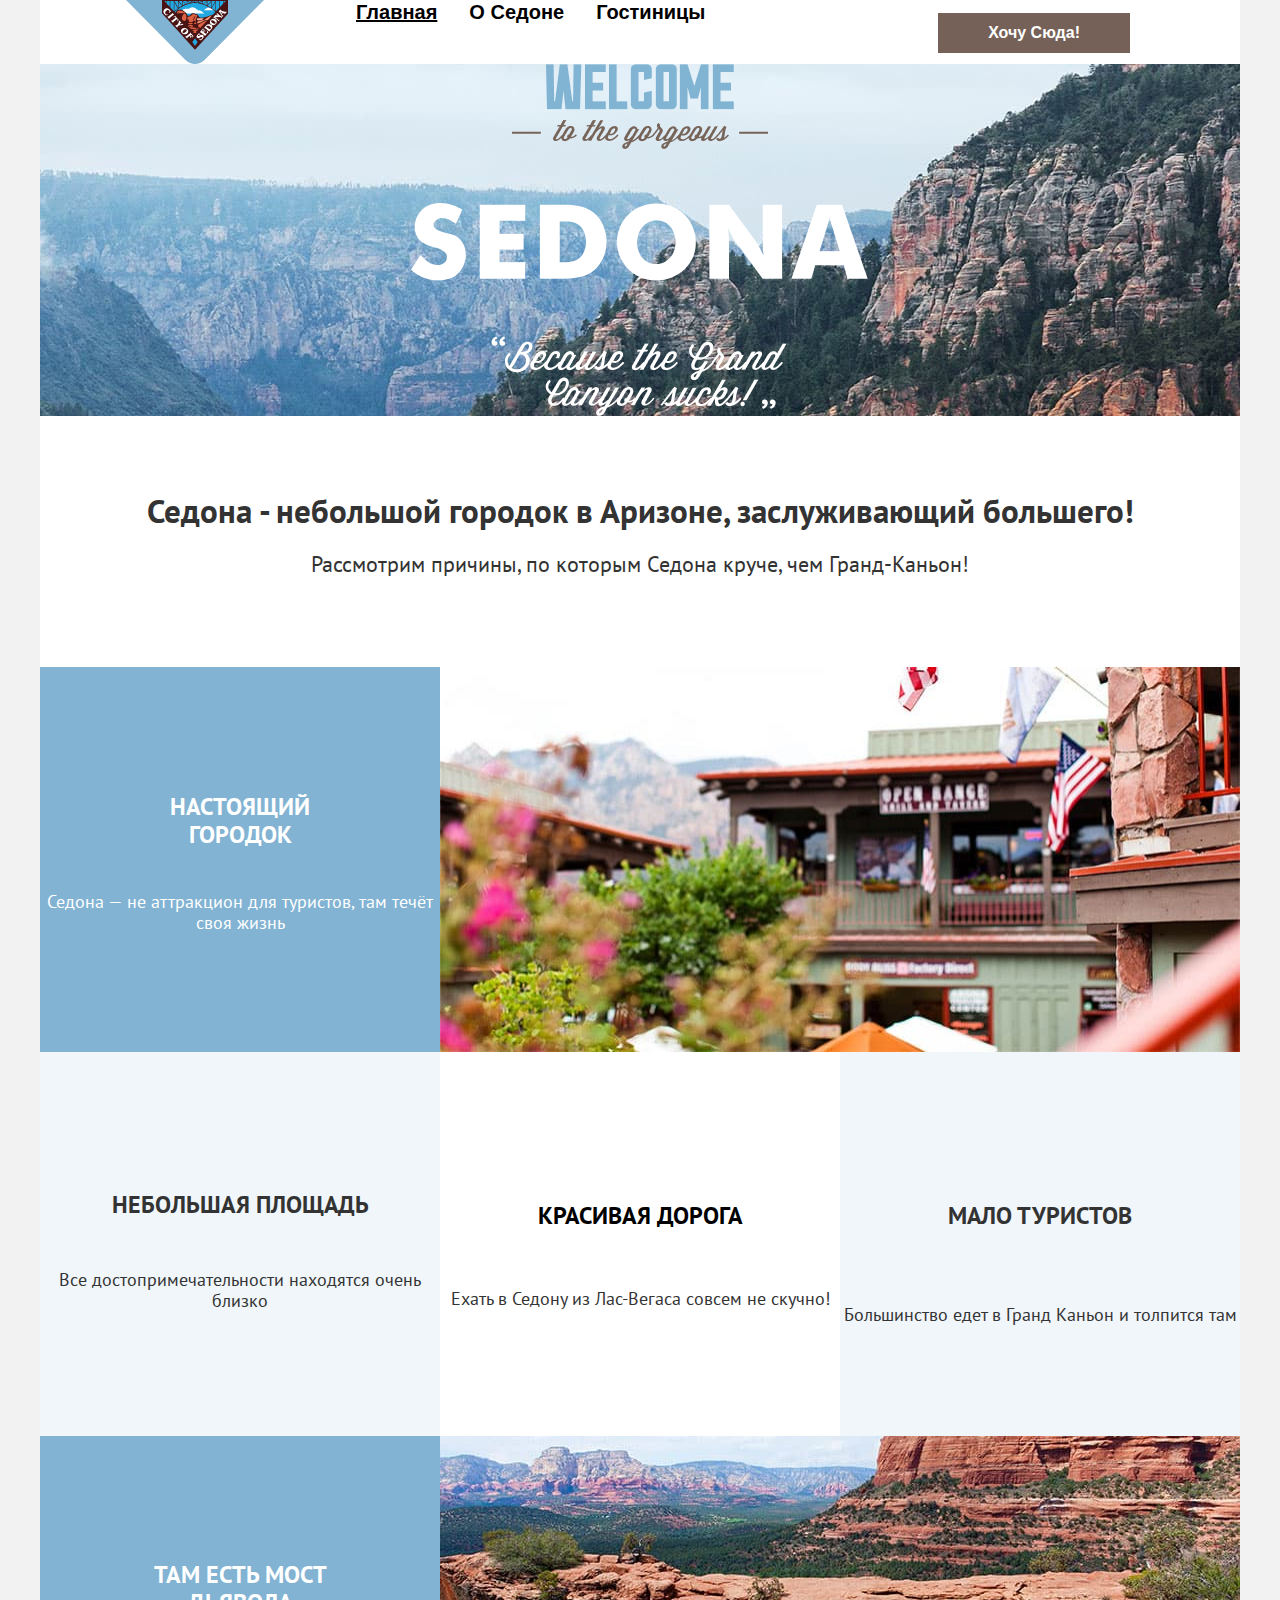
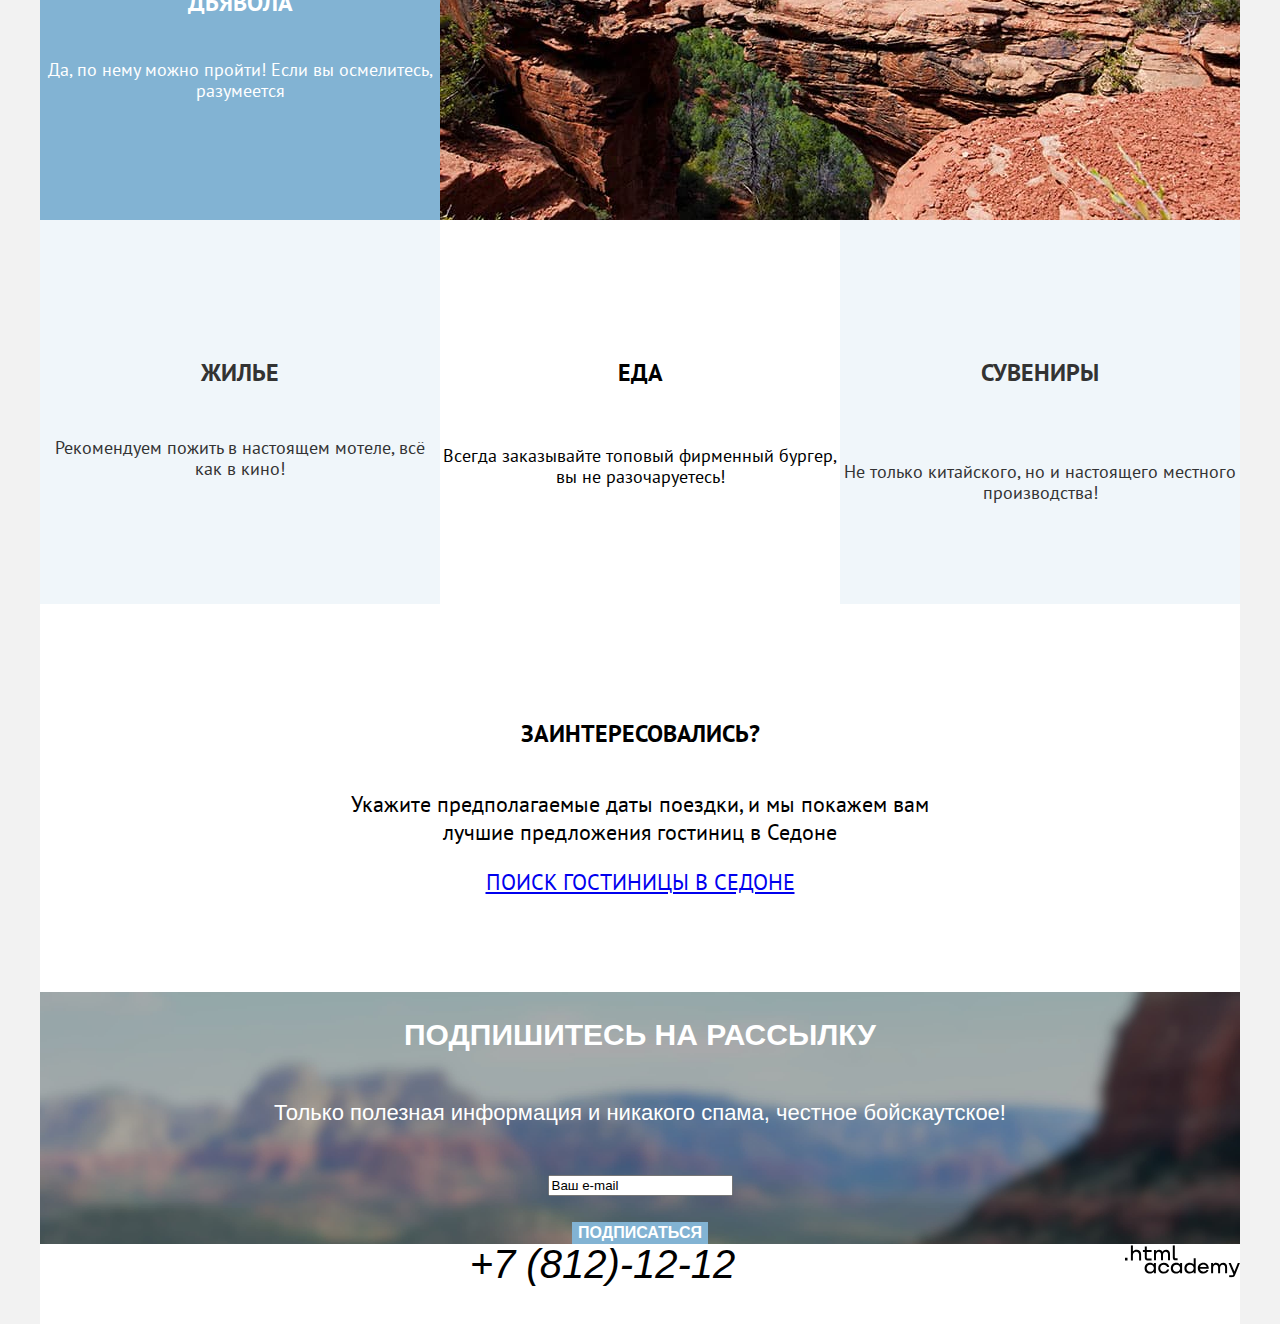
==== 6/index.html @ fcdc72c4 ":heavy_check_mark: Сборка #6" ====
<!DOCTYPE html>
<html lang="ru">

  <head>
    <meta charset="utf-8">
    <title>Гостиницы Седоны</title>
    <link rel="stylesheet" href="styles/styles.css">
    <base href="https://htmlacademy-htmlcss.github.io/1890517-sedona-35/6/">
</head>

  <body class="page-light-theme">
    <div class="wrapper">
      <header class="page-header">
        <nav class="navigation">
          <ul class="navigation-list">
            <li class="navigation-list-item logo-item">
              <div class="logo-container">
                <a class="navigation-logo" href="index.html">
                  <img class="logo-header" src="img/logo.svg" alt="Логотип Седоны" width="138" height="64">
                </a>
              </div>
            </li>
            <li class="navigation-list-item">
              <a class="navigation-link navigation-link-current" href="#">Главная</a>
            </li>
            <li class="navigation-list-item">
              <a class="navigation-link" href="about.html">О Седоне</a>
            </li>
            <li class="navigation-list-item">
              <a class="navigation-link" href="catalog.html">Гостиницы</a>
            </li>
          </ul>
          <ul class="navigation-list navigation-user">
            <li class="navigation-user-list-item search">
              <a class="navigation-link" href="#">
                <span class="visually-hidden">
                  Поиск
                </span>
              </a>
            </li>
            <li class="navigation-user-list-item favorites">
              <a class="navigation-link" href="#">
                <span class="visually-hidden">
                  Избранное
                </span>
              </a>
            </li>
            <li class="navigation-user-list-item order">
              <a class="navigation-link button order-button" href="#">Хочу сюда&excl;</a>
            </li>
          </ul>
        </nav>
      </header>

      <main class="main-container main-index">
        <div class="page-container">
          <h1 class="visually-hidden">Гостиницы Седоны</h1>
          <div class="main-logo-container">
            <img class="main-logo" src="img/sedona-main-logo.png" alt="Главная" width="458" height="352">
          </div>
          <div class="description-container">
            <h2 class="description-title">Седона - небольшой городок в Аризоне, заслуживающий большего!</h2>
            <p class="description-paragraph">Рассмотрим причины, по которым Седона круче, чем Гранд-Каньон!</p>
          </div>
          <section class="advantages">
            <h2 class="visually-hidden">Преимущества</h2>
            <ul class="advantages-list">
              <li class="advantages-item list-item real-town">
                <div class="advantages-item-container">
                  <h3 class="advantages-item-title real-town-title">Настоящий городок</h3>
                  <p class="advantages-item-paragraph real-town-paragraph">Седона — не аттракцион для туристов, там
                    течёт своя жизнь</p>
                </div>
                <img class="advantages-item-image real-town-image" src="img/town.jpg" alt="Седона" width="800"
                  height="384">
              </li>
              <li class="advantages-item list-item small-area">
                <div class="advantages-item-container small-area-container">
                  <h4 class="advantages-item-title small-area-title">Небольшая площадь</h4>
                  <p class="advantages-item-paragraph small-area-paragraph">Все достопримечательности находятся очень
                    близко</p>
                </div>
              </li>
              <li class="advantages-item list-item beautiful-road">
                <div class="advantages-item-container beautiful-road-container">
                  <h5 class="advantages-item-title beautiful-road-title">Красивая дорога</h5>
                  <p class="advantages-item-paragraph beautiful-road-paragraph">Ехать в Седону из Лас-Вегаса совсем не
                    скучно!</p>
                </div>
              </li>
              <li class="advantages-item list-item few-tourists">
                <div class="advantages-item-container few-tourists-container">
                  <h6 class="advantages-item-title few-tourists-title">Мало туристов</h6>
                  <p class="advantages-item-paragraph few-tourists-paragraph">Большинство едет в Гранд Каньон и толпится
                    там</p>
                </div>
              </li>
              <li class="advantages-item list-item diable-bridge">
                <div class="advantages-item-container diable-bridge-container">
                  <h3 class="advantages-item-title diable-bridge-title">Там есть мост дьявола</h3>
                  <p class="advantages-item-paragraph diable-bridge-paragraph">Да, по нему можно пройти! Если вы
                    осмелитесь, разумеется</p>
                </div>
                <img class="advantages-item-image diable-bridge" src="img/diable-bridge.jpg" alt="Фото моста дьявола"
                  width="800" height="384">
              </li>
              <li class="advantages-item list-item residence">
                <div class="advantages-item-container residence-container">
                  <h4 class="advantages-item-title residence-title">Жилье</h4>
                  <p class="advantages-item-paragraph residence-paragraph">Рекомендуем пожить в настоящем мотеле, всё
                    как в кино!</p>
                </div>
              </li>
              <li class="advantages-item list-item food">
                <div class="advantages-item-container food-container">
                  <h5 class="advantages-item-title food-title">Еда</h5>
                  <p class="advantages-item-paragraph food-paragraph">Всегда заказывайте топовый фирменный бургер, вы не
                    разочаруетесь!</p>
                </div>
              </li>
              <li class="advantages-item list-item gifts">
                <div class="advantages-item-container gifts-container">
                  <h6 class="advantages-item-title gifts-title">Сувениры</h6>
                  <p class="advantages-item-paragraph gifts-paragraph">Не только китайского, но и настоящего местного
                    производства!</p>
                </div>
              </li>
            </ul>
          </section>
          <section class="hotel-searching">
            <div class="hotel-searching-container">
              <h2 class="hotel-searching-title">Заинтересовались?</h2>
              <p class="hotel-searching-paragraph">Укажите предполагаемые даты поездки, и мы покажем вам лучшие
                предложения гостиниц в Седоне</p>
              <a class="button searching-button" href="#">Поиск гостиницы в Седоне</a>
            </div>
          </section>
          <section class="newsletter-subscribe">
            <h2 class="newsletter-subscribe-title">Подпишитесь на рассылку</h2>
            <p class="newsletter-subscribe-paragraph">Только полезная информация и никакого спама, честное бойскаутское!
            </p>
            <form class="newsletter-subscribe-form" action="https://htmlacademy.ru" method="post">
              <p class="newsletter-subscribe-form-email">
                <label for="email"></label>
                <input type="text" placeholder="kurdrine93@mail.ru" id="email" name="email" value="Ваш e-mail">
              </p>
              <button class="button button-submit" type="submit">Подписаться</button>
            </form>
          </section>
        </div>
      </main>

      <footer class="page-footer">
        <ul class="footer-social-list">
          <li class="footer-social-list-item vk">
            <a class="vk-link" href=" https://vk.com/htmlacademy">
              <span class="visually-hidden">Вконтакте</span>
            </a>
          </li>
          <li class="footer-social-list-item telegram">
            <a class="telegram-link" href="https://t.me/htmlacademy">
              <span class="visually-hidden">Телеграм</span>
            </a>
          </li>
          <li class="footer-social-list-item youtube">
            <a class="youtube-link" href="https://www.youtube.com/user/htmlacademyru">
              <span class="visually-hidden">YouTube</span>
            </a>
          </li>
        </ul>
        <address class="footer-contacts-address">
          <a class="footer-contacts-phone" href="tel:+78128121212">+7 (812)-12-12</a>
        </address>
        <a class="htmlacademy-link" href="https://htmlacademy.ru/">
          <img class="logo-footer" src="img/logo_htmlacademy.svg" alt="Логотип htmlacademy" width="115" height="33">
        </a>
      </footer>
    </div>
  </body>

</html>
---- 6/styles/styles.css ----
@font-face {
  font-family: "PT Sans";
  font-style: normal;
  font-weight: 400;
  src: url("../fonts/ptsans-400.woff2") format("woff2");
  font-display: swap;
}

@font-face {
  font-family: "PT Sans";
  font-style: normal;
  font-weight: 700;
  src: url("../fonts/ptsans-700.woff2") format("woff2");
  font-display: swap;
}

body {
  margin: 0;
  display: flex;
  flex-direction: column;
  min-height: 100%;
  font-family: "PT Sans", sans-serif;
  font-size: 22px;
  line-height: 26px;
  color: #000000;
  background-color: #f2f2f2;
}

html {
  height: 100%;
}

.wrapper {
  max-width: 1200px;
  margin: 0 auto;
}

.button {
  text-transform: uppercase;
}

.order {
  display: flex;
  flex-direction: row;
  justify-content: center;
  align-items: center;
  padding: 8px 50px 8px 50px;
  margin-left: 20px;
  margin-right: 0;
  margin-bottom: 14px;
  font-family: "PT Sans", sans-serif;
  font-weight: bold;
  font-size: 16px;
  line-height: 20px;
  text-align: center;
  text-decoration: none;
  text-transform: uppercase;
  color: #ffffff;
  background-color: #756157;
}

.page-header {
  width: 1200px;
  height: 64px;
  flex-direction: row;
  color: #000000;
  background: #ffffff;
}

.navigation {
  display: flex;
  flex-direction: row;
  max-width: 1090px;
  margin-left: 70px;
  align-items: center;
}

.navigation-list {
  font-family: "PT Sans", sans-serif;
  font-weight: bold;
  font-size: 20px;
  line-height: 24px;
  display: flex;
  flex-wrap: wrap;
  flex-direction: row;
  list-style: none;
  margin: 0;
  padding: 0;
  max-width: 1200px;
  align-items: flex-start;
  justify-content: center;
}

.navigation-list-item {
  padding-bottom: 20px;
  padding-left: 16px;
  padding-right: 16px;
}

.navigation-list-item .navigation-link-current {
  margin-left: 30px;
  text-decoration: underline;
}

.logo-container {
  margin-right: 30px;
}

.logo-item {
  padding-top: 0;
}

.navigation-user {
  display: flex;
  flex-direction: row;
  max-width: 268px;
  min-height: 64px;
  margin-left: auto;
  margin-right: 70px;
}

.navigation-user .navigation-link {
  min-width: 44px;
  min-height: 22px;
}

.navigation-link {
  font-family: "PT-Sans", sans-serif;
  font-style: normal;
  line-height: 24px;
  font-weight: inherit;
  text-align: left;
  color: inherit;
  background: inherit;
  text-decoration: none;
  text-transform: capitalize;
}

.main-index {
  font-family: "PT Sans", sans-serif;
  font-style: normal;
  font-size: 22px;
  line-height: 26px;
  color: #000000;
  background-color: #ffffff;
  padding: 0;
}

.main-inner {
  font-family: "PT Sans", sans-serif;
  font-style: normal;
  font-size: 22px;
  line-height: 26px;
  color: #000000;
  background-color: #ffffff;
  margin-top: 64px;
}

.page-container {
  width: 1280;
  margin: 0 auto;
}

.main-logo {
  display: block;
  margin: 0 auto;
}

.visually-hidden {
  width: 44px;
  height: 64px;
  display: none;
}

.main-logo-container {
  text-align: center;
  background-image: url("../img/background.jpg");
  background-size: cover;
  background-repeat: no-repeat;
  margin-bottom: 82px;
}

.description-container {
  font-family: "PT Sans", sans-serif;
  font-style: normal;
  font-size: 22px;
  line-height: 26px;
  text-align: center;
  color: #333333;
  background-color: #ffffff;
  margin-bottom: 90px;
}

.advantages {
  margin: 0 auto;
  display: flex;
  flex-direction: column;
  align-items: center;
  justify-content: center;
  max-width: 1200px;
}

.advantages-list {
  display: flex;
  flex-direction: row;
  margin: 0;
  padding: 0;
  font-family: "PT Sans", sans-serif;
  font-style: normal;
  font-size: 22px;
  line-height: 26px;
  list-style: none;
  text-align: center;
  color: #000000;
  background-color: #ffffff;
  align-items: center;
  justify-content: space-between;
  flex-wrap: wrap;
}

.advantages-item {
  display: flex;
}

.advantages-item-container {
  margin: 0 auto;
  padding: 0;
  display: flex;
  flex-direction: column;
  max-width: 400px;
  justify-content: center;
  align-items: center;
}

.real-town,
.diable-bridge {
  display: flex;
  font-family: "PT Sans", sans-serif;
  font-style: normal;
  font-size: 18px;
  line-height: 21px;
  font-weight: 400;
  text-align: center;
  text-transform: none;
  text-decoration: none;
  color: #ffffff;
  background-color: #82b3d3;
}

.real-town-title,
.diable-bridge-title {
  width: 175px;
  height: 56px;
  font-weight: 700;
  font-size: 24px;
  line-height: 28px;
  text-transform: uppercase;
  justify-self: center;
}

.real-town-image {
  width: 800px;
  height: 385px;
  flex: none;
  order: 1;
  flex-grow: 0;
  margin-left: 0;
}

.small-area,
.few-tourists,
.residence,
.gifts {
  display: flex;
  flex-direction: column;
  flex-wrap: wrap;
  justify-content: center;
  align-items: center;
  min-height: 384px;
  min-width: 400px;
  font-family: "PT Sans", sans-serif;
  font-weight: 400;
  font-style: normal;
  font-size: 18px;
  line-height: 21px;
  list-style: none;
  text-align: center;
  text-decoration: none;
  text-transform: none;
  color: #333333;
  background-color: rgba(131, 179, 211, 0.12);
}

.small-area-title,
.few-tourists-title,
.residence-title,
.gifts-title {
  font-weight: 700;
  font-size: 24px;
  line-height: 28px;
  text-transform: uppercase;
}

.beautiful-road {
  display: flex;
  align-items: center;
  flex-wrap: wrap;
  min-height: 384px;
  max-width: 400px;
  font-family: "PT Sans", sans-serif;
  font-weight: 400;
  font-style: normal;
  font-size: 18px;
  line-height: 21px;
  list-style: none;
  text-align: center;
  text-decoration: none;
  text-transform: none;
  color: #333333;
  justify-content: center;
}

.beautiful-road-title {
  font-weight: 700;
  font-size: 24px;
  line-height: 28px;
  text-transform: uppercase;
  color: #000000;
}

.food {
  display: flex;
  flex-direction: column;
  flex-wrap: wrap;
  justify-content: center;
  align-items: center;
  min-height: 384px;
  min-width: 400px;
  font-family: "PT Sans", sans-serif;
  font-weight: 400;
  font-style: normal;
  font-size: 18px;
  line-height: 21px;
  list-style: none;
  text-align: center;
  text-decoration: none;
  text-transform: none;
}

.food-title {
  font-weight: 700;
  font-size: 24px;
  line-height: 28px;
  text-transform: uppercase;
}

.hotel-searching {
  font-family: "PT Sans", sans-serif;
  font-weight: 400;
  font-style: normal;
  font-size: 22px;
  line-height: 28px;
  text-align: center;
  text-decoration: none;
  text-transform: none;
  color: #000000;
  background: none;
}

.hotel-searching-container {
  display: flex;
  flex-direction: column;
  align-items: center;
  max-width: 1200px;
  max-height: 406px;
  flex-wrap: wrap;
  justify-content: center;
  align-self: center;
  margin-top: 96px;
  margin-bottom: 96px;
  margin-right: 304px;
  margin-left: 304px;
}

.hotel-searching-title {
  font-weight: 700;
  font-size: 24px;
  line-height: 28px;
  text-transform: uppercase;
}

.newsletter-subscribe {
  display: flex;
  flex-direction: column;
  justify-content: center;
  align-items: center;
  flex-wrap: wrap;
  font-family: "PT-Sans", sans-serif;
  font-weight: 400;
  font-size: 22px;
  font-style: normal;
  line-height: 26px;
  text-align: center;
  text-transform: none;
  background-image: url("../img/background-email-subscribe.jpg");
  background-size: cover;
  background-repeat: no-repeat, no-repeat;
  color: #ffffff;
}

.newsletter-subscribe-title {
  font-weight: 700;
  font-size: 30px;
  line-height: 36px;
  text-align: left;
  visibility: visible;
  text-transform: uppercase;
}

.page-footer {
  display: flex;
  flex-direction: row;
  max-height: 1200px;
  justify-content: space-between;
  font-family: "PT-Sans", sans-serif;
  font-style: normal;
  font-weight: 400;
  font-size: 40px;
  line-height: 40px;
  text-align: center;
  text-transform: none;
  text-decoration: none;
  color: #000000;
  background-color: #ffffff;
}

.footer-social-list {
  visibility: hidden;
  list-style: none;
}

.footer-contacts-phone {
  display: flex;
  justify-content: center;
  justify-items: center;
  flex-direction: row;
  visibility: visible;
  margin: 0 auto;
  font-family: "PT-Sans", sans-serif;
  font-size: 40px;
  line-height: 40px;
  font-weight: 400;
  text-decoration: none;
  text-transform: uppercase;
  color: #000000;
}

.page-footer .htmlacademy-link {
  flex-direction: row;
  visibility: visible;
  justify-content: end;
  color: #000000;
  position: relative;
}

.inner-header,
.catalog-products-container,
.breadcrumbs-list {
  font-family: "PT-Sans", sans-serif;
  font-style: normal;
  font-weight: 400;
  font-size: 18px;
  line-height: 23px;
  color: #ffffff;
  background-image: url("../img/breadcrumbs.jpg");
  background-size: cover;
  background-repeat: no-repeat;
}

.inner-header-title {
  font-weight: 700;
  font-size: 60px;
  line-height: 78px;
  padding-top: 35px;
  min-width: 495px;
  margin-left: 70px;
}

.breadcrumbs-list {
  font-size: 16px;
  line-height: 21px;
  list-style: none;
}

.breadcrumbs-link {
  color: inherit;
}

.catalog-filter-list {
  list-style: none;
}

.sorting-container {
  display: flex;
  flex-direction: row;
  margin-bottom: 16px;
  padding: 16px;
  color: #000000;
  background-color: #ffffff;
}

.button-light {
  color: #000000;
  background-color: #ffffff;
}

.breadcrumbs {
  display: flex;
  margin: 0;
  padding: 0;
  list-style-type: none;
  margin-right: 32px;
}

.sorting-container .button {
  width: 56px;
  height: 44px;
}

.hotel-cards {
  font-family: "PT-Sans", sans-serif;
  font-style: normal;
  font-weight: 400;
  font-size: 18px;
  line-height: 21px;
  text-align: left;
  color: #000000;
  background-color: #ffffff;
}

.hotel-cards-list {
  display: grid;
  grid-template-columns: repeat(3, 340px);
  gap: 20px;
  list-style: none;
  margin-bottom: 80px;
}

.hotel-cards-list-item {
  display: flex;
  flex-direction: column;
  padding: 20px;
  border: 1px solid #e6e6e6;
  border-radius: 4px;
}

.hotel-cards-link {
  text-decoration: none;
}

.hotel-cards-title {
  font-style: bold;
  font-weight: 700;
  font-size: 24px;
  line-height: 36px;
  color: #000000;
  margin-right: 20px;
  margin-left: 20px;
  margin-top: 16px;
  margin-bottom: 16px;
}

.hotel-cards-description {
  color: #333333;
}

.hotel-card-description-container {
  display: grid;
  grid-template-columns: 1fr 1fr;
  column-gap: 20px;
  row-gap: 20px;
}

.hotel-price-description {
  text-align: right;
  color: #333333;
}

.filter-apply-uppercase {
  font-family: "PT-Sans", sans-serif;
  font-style: normal;
  font-weight: 700;
  font-size: 30px;
  border: none;
  line-height: 36px;
  text-align: center;
  color: #ffffff;
  background-color: #82b3d3;
}

.filter-reset-uppercase {
  font-family: "PT-Sans", sans-serif;
  font-style: normal;
  font-weight: 700;
  font-size: 16px;
  border: none;
  line-height: 20px;
  color: #ffffff;
  background-color: inherit;
}

.button-able {
  font-family: "PT-Sans", sans-serif;
  font-style: normal;
  font-weight: 700;
  font-size: 16px;
  line-height: 20px;
  border: none;
  text-align: center;
  color: #ffffff;
  background-color: #7db54f;
}

.button-disable,
.button-submit {
  font-family: "PT-Sans", sans-serif;
  font-style: normal;
  font-weight: 700;
  font-size: 16px;
  border: none;
  line-height: 20px;
  text-align: center;
  color: #ffffff;
  background-color: #82b3d3;
}

.more-information-button {
  display: flex;
  flex-direction: row;
  justify-content: center;
  align-items: flex-start;
  min-height: 30px;
  min-width: 30px;
  align-self: flex-start;
  padding-right: 26px;
  padding-left: 26px;
  padding-top: 8px;
  padding-bottom: 8px;
  font-family: "PT-Sans", sans-serif;
  font-style: normal;
  font-weight: 700;
  font-size: 16px;
  border: none;
  line-height: 20px;
  text-align: center;
  text-decoration: none;
  color: #ffffff;
  background-color: #756157;
}

.rating-button {
  font-family: "PT-Sans", sans-serif;
  font-style: normal;
  font-weight: 400;
  font-size: 16px;
  border: none;
  line-height: 20px;
  text-align: center;
  text-decoration: none;
  color: #000000;
  background-color: #f2f2f2;
  padding-top: 9px;
  padding-bottom: 8px;
  padding-left: 23px;
  padding-right: 22px;
}

.pagination {
  display: flex;
}

.pagination-list {
  display: flex;
  flex-direction: row;
  justify-content: left;
  align-items: stretch;
  font-family: "PT-Sans", sans-serif;
  font-style: normal;
  font-weight: 700;
  font-size: 20px;
  list-style: none;
  border: none;
  line-height: 36px;
  text-align: center;
  color: #000000;
  background-color: #ffffff;
  min-width: 360px;
  margin-left: 70px;
  margin-right: 8px;
}

.pagination-link {
  display: block;
  box-sizing: border-box;
  width: 50px;
  height: 44px;
  padding: 14px 20px;
  line-height: 16px;
  font-weight: 700;
  color: #ffffff;
  background-color: #82b3d3;
  text-decoration: none;
}

.pagination-current,
.fourth-link {
  font-weight: 400;
  font-size: 16px;
  line-height: 20px;
  text-align: center;
  color: #000000;
  background-color: #f2f2f2;
}
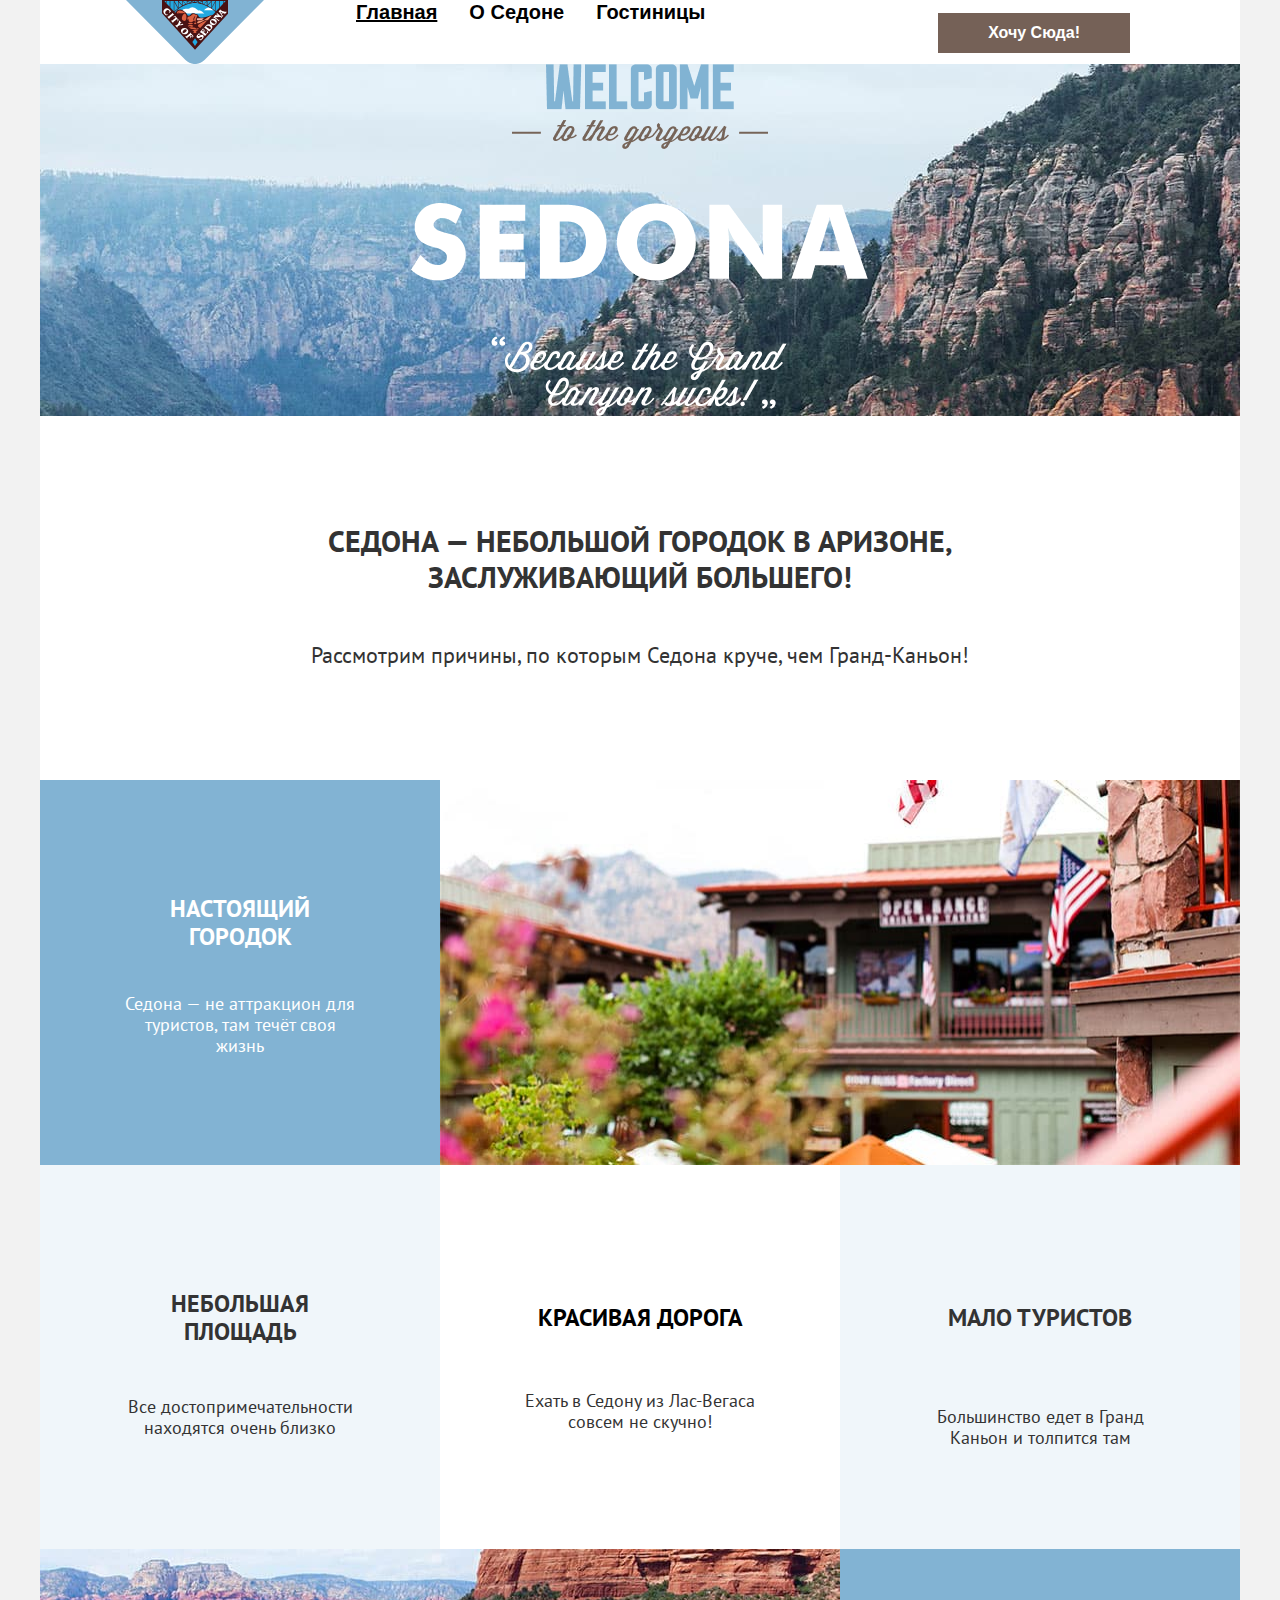
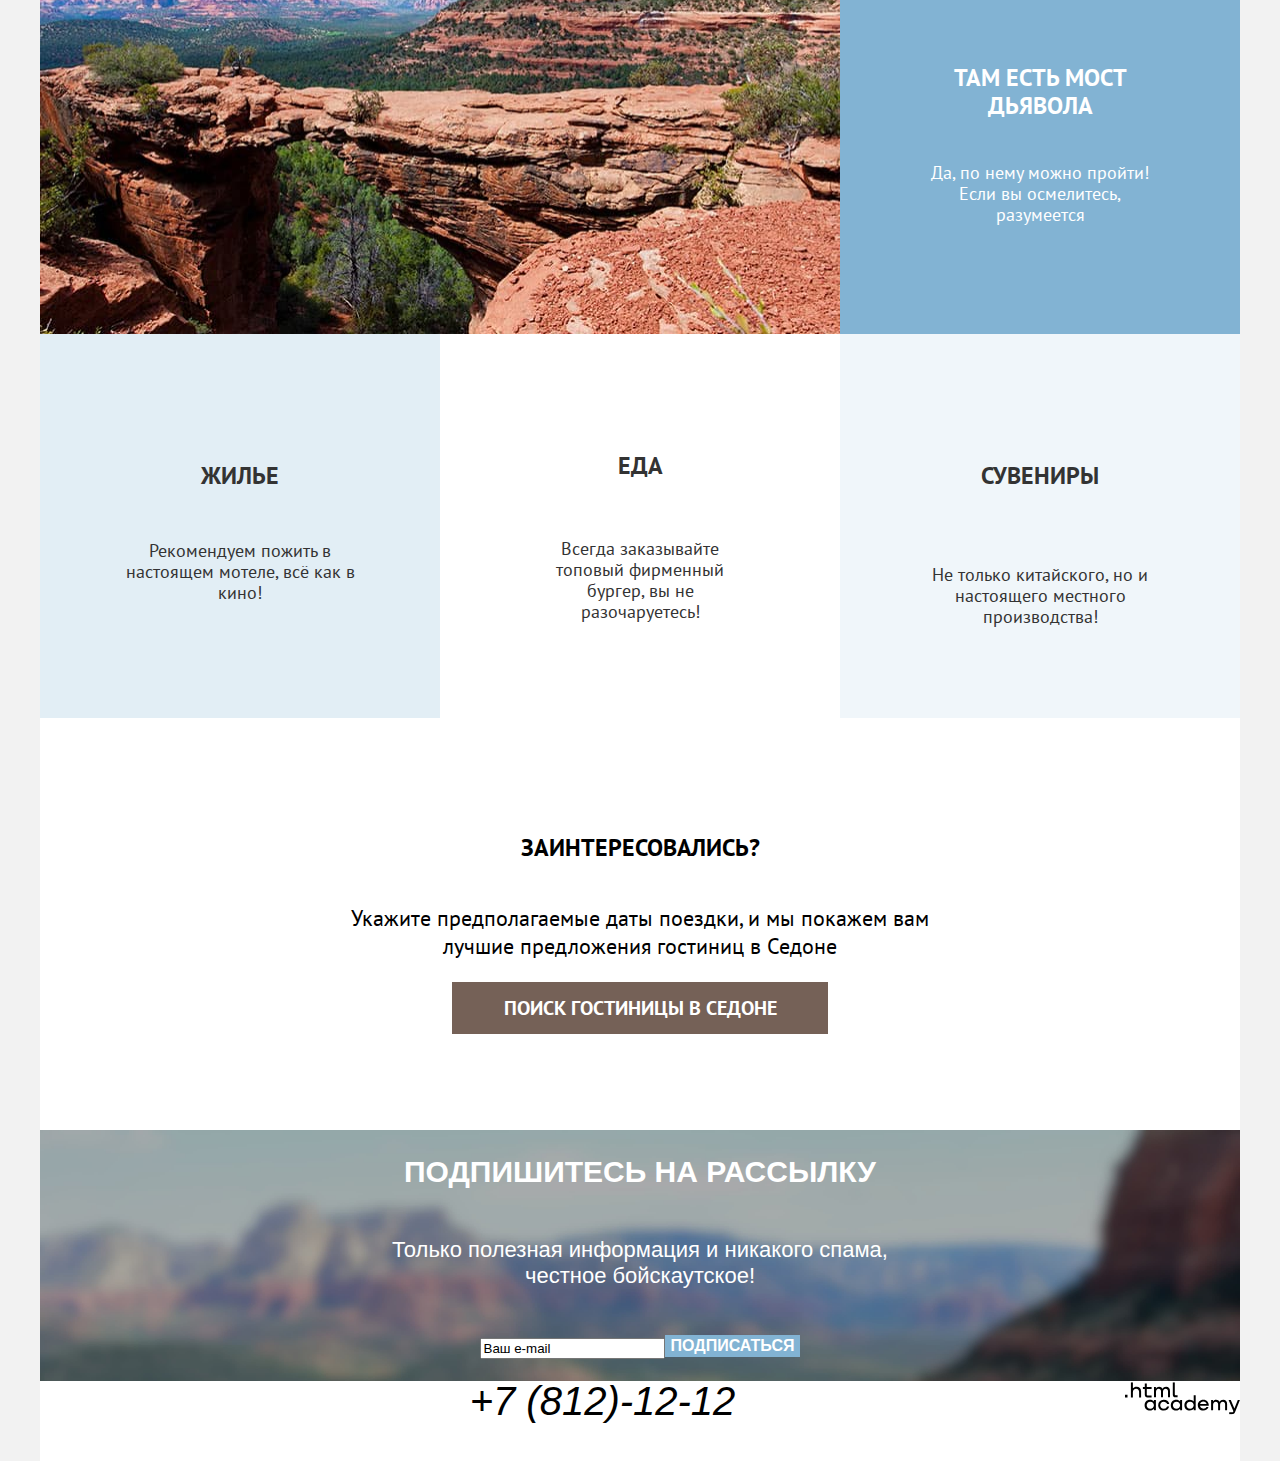
==== commit 51ab8c4d: ":heavy_check_mark: Сборка #6" ====
--- a/6/index.html
+++ b/6/index.html
@@ -59,14 +59,14 @@
             <img class="main-logo" src="img/sedona-main-logo.png" alt="Главная" width="458" height="352">
           </div>
           <div class="description-container">
-            <h2 class="description-title">Седона - небольшой городок в Аризоне, заслуживающий большего!</h2>
+            <h2 class="description-title">Седона &mdash; небольшой городок в Аризоне,<br>заслуживающий большего!</h2>
             <p class="description-paragraph">Рассмотрим причины, по которым Седона круче, чем Гранд-Каньон!</p>
           </div>
           <section class="advantages">
             <h2 class="visually-hidden">Преимущества</h2>
             <ul class="advantages-list">
               <li class="advantages-item list-item real-town">
-                <div class="advantages-item-container">
+                <div class="advantages-item-container real-town-container">
                   <h3 class="advantages-item-title real-town-title">Настоящий городок</h3>
                   <p class="advantages-item-paragraph real-town-paragraph">Седона — не аттракцион для туристов, там
                     течёт своя жизнь</p>
@@ -101,7 +101,7 @@
                   <p class="advantages-item-paragraph diable-bridge-paragraph">Да, по нему можно пройти! Если вы
                     осмелитесь, разумеется</p>
                 </div>
-                <img class="advantages-item-image diable-bridge" src="img/diable-bridge.jpg" alt="Фото моста дьявола"
+                <img class="advantages-item-image diable-bridge-image" src="img/diable-bridge.jpg" alt="Фото моста дьявола"
                   width="800" height="384">
               </li>
               <li class="advantages-item list-item residence">
@@ -137,7 +137,7 @@
           </section>
           <section class="newsletter-subscribe">
             <h2 class="newsletter-subscribe-title">Подпишитесь на рассылку</h2>
-            <p class="newsletter-subscribe-paragraph">Только полезная информация и никакого спама, честное бойскаутское!
+            <p class="newsletter-subscribe-paragraph">Только полезная информация и никакого спама,<br>честное бойскаутское!
             </p>
             <form class="newsletter-subscribe-form" action="https://htmlacademy.ru" method="post">
               <p class="newsletter-subscribe-form-email">
--- a/6/styles/styles.css
+++ b/6/styles/styles.css
@@ -181,6 +181,11 @@
 }
 
 .description-container {
+  display: flex;
+  flex-direction: column;
+  flex-wrap: wrap;
+  justify-content: center;
+  align-items: center;
   font-family: "PT Sans", sans-serif;
   font-style: normal;
   font-size: 22px;
@@ -191,6 +196,17 @@
   margin-bottom: 90px;
 }
 
+.description-title {
+  font-family: "PT Sans" sans-serif;
+  font-style: normal;
+  font-weight: 700;
+  font-size: 30px;
+  line-height: 36px;
+  text-align: center;
+  text-decoration: none;
+  text-transform: uppercase;
+}
+
 .advantages {
   margin: 0 auto;
   display: flex;
@@ -222,9 +238,10 @@
   display: flex;
 }
 
-.advantages-item-container {
+.real-town-container {
   margin: 0 auto;
-  padding: 0;
+  padding-left: 85px;
+  padding-right: 85px;
   display: flex;
   flex-direction: column;
   max-width: 400px;
@@ -235,6 +252,7 @@
 .real-town,
 .diable-bridge {
   display: flex;
+  flex-direction: row;
   font-family: "PT Sans", sans-serif;
   font-style: normal;
   font-size: 18px;
@@ -245,6 +263,22 @@
   text-decoration: none;
   color: #ffffff;
   background-color: #82b3d3;
+}
+
+.diable-bridge {
+  flex-direction: row-reverse;
+  min-height: 384px;
+}
+
+.diable-bridge-container {
+  display: flex;
+  flex-direction: column;
+  justify-content: center;
+  align-items: center;
+  padding-left: 85px;
+  padding-right: 85px;
+  margin: 0 auto;
+  min-height: 230px;
 }
 
 .real-town-title,
@@ -259,6 +293,7 @@
 }
 
 .real-town-image {
+  display: block;
   width: 800px;
   height: 385px;
   flex: none;
@@ -267,10 +302,17 @@
   margin-left: 0;
 }
 
-.small-area,
-.few-tourists,
-.residence,
-.gifts {
+.diable-bridge-image {
+  display: block;
+  width: 800px;
+  height: 385px;
+  flex: none;
+  order: 1;
+  flex-grow: 0;
+  margin-left: 0;
+}
+
+.small-area {
   display: flex;
   flex-direction: column;
   flex-wrap: wrap;
@@ -288,6 +330,111 @@
   text-decoration: none;
   text-transform: none;
   color: #333333;
+  background-color: rgba(131, 179, 211, 0.12);
+}
+
+.small-area-container {
+  display: flex;
+  flex-direction: column;
+  justify-content: center;
+  align-items: center;
+  max-width: 230px;
+  padding-left: 85px;
+  padding-right: 85px;
+}
+
+.gifts {
+  display: flex;
+  flex-direction: column;
+  flex-wrap: wrap;
+  justify-content: center;
+  align-items: center;
+  min-height: 384px;
+  min-width: 400px;
+  font-family: "PT Sans", sans-serif;
+  font-weight: 400;
+  font-style: normal;
+  font-size: 18px;
+  line-height: 21px;
+  list-style: none;
+  text-align: center;
+  text-decoration: none;
+  text-transform: none;
+  color: #333333;
+  background-color: rgba(131, 179, 211, 0.12);
+}
+
+.gifts-container {
+  display: flex;
+  flex-direction: column;
+  justify-content: center;
+  align-items: center;
+  min-height: 384px;
+  max-width: 230px;
+  padding-right: 85px;
+  padding-left: 85px;
+}
+
+.few-tourists {
+  display: flex;
+  flex-direction: column;
+  flex-wrap: wrap;
+  justify-content: center;
+  align-items: center;
+  min-height: 384px;
+  min-width: 400px;
+  font-family: "PT Sans", sans-serif;
+  font-weight: 400;
+  font-style: normal;
+  font-size: 18px;
+  line-height: 21px;
+  list-style: none;
+  text-align: center;
+  text-decoration: none;
+  text-transform: none;
+  color: #333333;
+  background-color: rgba(131, 179, 211, 0.12);
+}
+
+.few-tourists-container {
+  display: flex;
+  flex-direction: column;
+  justify-content: center;
+  align-items: center;
+  max-width: 230px;
+  min-height: 384px;
+  padding-left: 85px;
+  padding-right: 85px;
+}
+
+.residence {
+  display: flex;
+  flex-direction: column;
+  flex-wrap: wrap;
+  justify-content: center;
+  align-items: center;
+  font-family: "PT Sans", sans-serif;
+  font-weight: 400;
+  font-style: normal;
+  font-size: 18px;
+  line-height: 21px;
+  list-style: none;
+  text-align: center;
+  text-decoration: none;
+  text-transform: none;
+  color: #333333;
+  background-color: rgba(131, 179, 211, 0.12);
+}
+
+.residence-container {
+  display: flex;
+  flex-direction: column;
+  justify-content: center;
+  align-items: center;
+  max-width: 230px;
+  min-height: 384px;
+  padding-left: 85px;
+  padding-right: 85px;
   background-color: rgba(131, 179, 211, 0.12);
 }
 
@@ -303,10 +450,9 @@
 
 .beautiful-road {
   display: flex;
-  align-items: center;
-  flex-wrap: wrap;
-  min-height: 384px;
-  max-width: 400px;
+  flex-direction: column;
+  align-items: center;
+  flex-wrap: wrap;
   font-family: "PT Sans", sans-serif;
   font-weight: 400;
   font-style: normal;
@@ -320,6 +466,18 @@
   justify-content: center;
 }
 
+.beautiful-road-container {
+  display: flex;
+  flex-direction: column;
+  justify-content: center;
+  align-items: center;
+  max-width: 230px;
+  min-height: 384px;
+  padding-left: 85px;
+  padding-right: 85px;
+  background-color: transparent;
+}
+
 .beautiful-road-title {
   font-weight: 700;
   font-size: 24px;
@@ -331,11 +489,8 @@
 .food {
   display: flex;
   flex-direction: column;
-  flex-wrap: wrap;
-  justify-content: center;
-  align-items: center;
-  min-height: 384px;
-  min-width: 400px;
+  align-items: center;
+  flex-wrap: wrap;
   font-family: "PT Sans", sans-serif;
   font-weight: 400;
   font-style: normal;
@@ -345,6 +500,20 @@
   text-align: center;
   text-decoration: none;
   text-transform: none;
+  color: #333333;
+  justify-content: center;
+}
+
+.food-container {
+  display: flex;
+  flex-direction: column;
+  justify-content: center;
+  align-items: center;
+  max-width: 230px;
+  min-height: 384px;
+  padding-left: 85px;
+  padding-right: 85px;
+  background-color: transparent;
 }
 
 .food-title {
@@ -389,6 +558,23 @@
   text-transform: uppercase;
 }
 
+.searching-button {
+  display: flex;
+  flex-direction: row;
+  justify-content: center;
+  align-items: center;
+  background-color: #756157;
+  color: #ffffff;
+  font-weight: 700;
+  text-decoration: none;
+  font-size: 20px;
+  text-align: center;
+  line-height: 36px;
+  text-transform: uppercase;
+  min-width: 376px;
+  min-height: 52px;
+}
+
 .newsletter-subscribe {
   display: flex;
   flex-direction: column;
@@ -415,6 +601,13 @@
   text-align: left;
   visibility: visible;
   text-transform: uppercase;
+}
+
+.newsletter-subscribe-form {
+  display: flex;
+  flex-direction: row;
+  justify-content: center;
+  align-items: center;
 }
 
 .page-footer {
